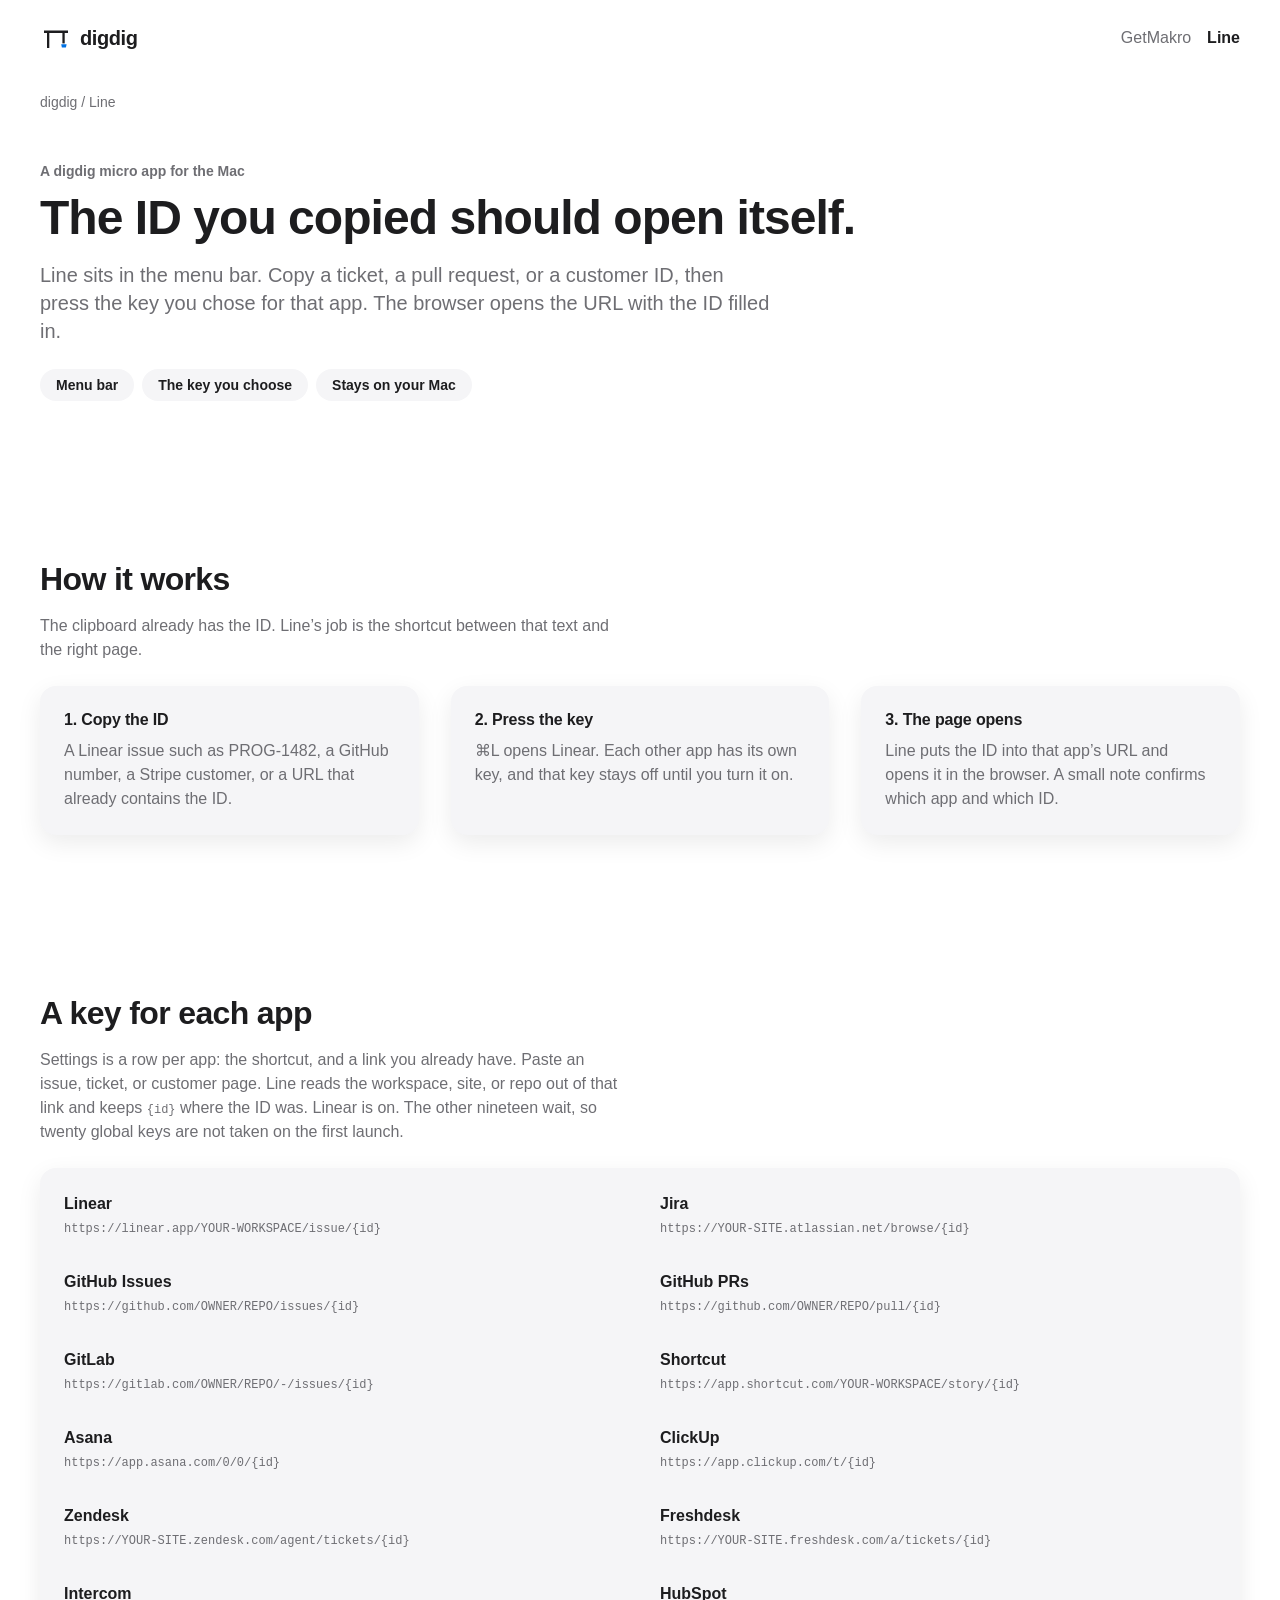
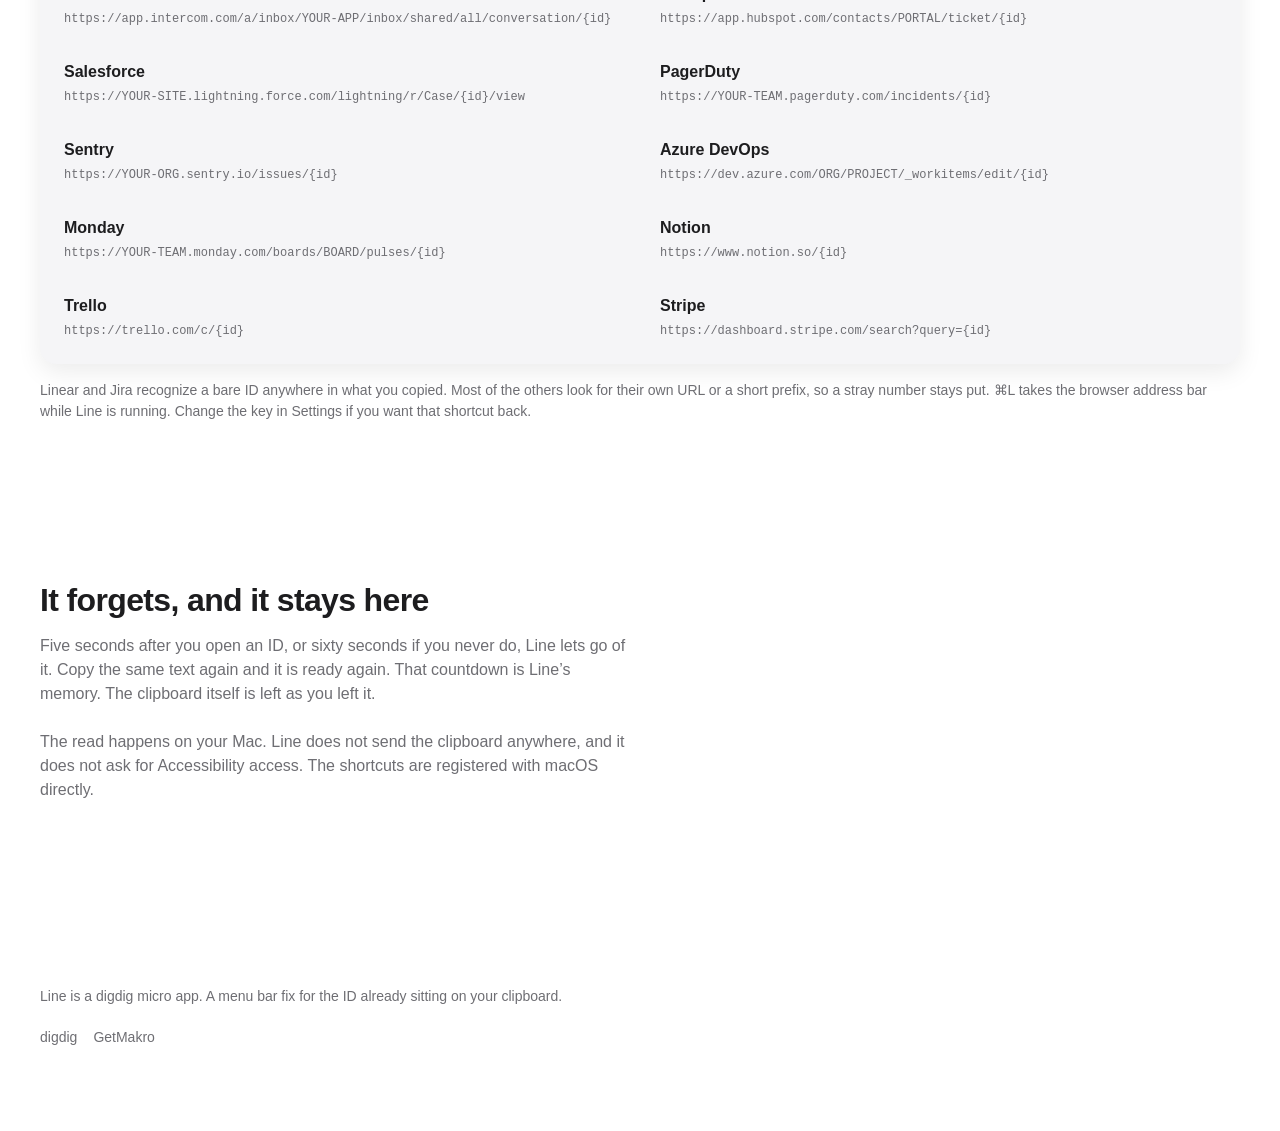
==== line/index.html @ e788fd4c "Add a Line page so the menu bar app sits beside GetMakro. Co-authored-by: Cursor <cursoragent@cursor" ====
<!DOCTYPE html>
<html lang="en">
<head>
  <meta charset="utf-8">
  <meta name="viewport" content="width=device-width, initial-scale=1">
  <title>Line — The ID you copied should open itself</title>
  <meta name="description" content="Line is a digdig micro app for the Mac. Copy an ID, press the key you set, and the browser opens that app’s URL with the ID filled in.">
  <meta name="theme-color" content="#ffffff" media="(prefers-color-scheme: light)">
  <meta name="theme-color" content="#000000" media="(prefers-color-scheme: dark)">
  <link rel="icon" href="../assets/favicon.svg" type="image/svg+xml">
  <link rel="stylesheet" href="../assets/css/site.css">
</head>
<body>
  <a class="skip" href="#content">Skip to content</a>
  <div class="wrap">
    <header class="site-header">
      <a class="brand" href="../">
        <svg class="mark" viewBox="0 0 32 32" aria-hidden="true">
          <path fill="currentColor" d="M4 8.5h24v2.4H4zM7 10.9h2.3V26H7z"/>
          <path fill="currentColor" d="M22.4 10.9H24.7V21.4h-2.3z"/>
          <path fill="var(--primary)" d="M21.2 22.2h5.4l-.7 3.3h-4z"/>
        </svg>
        <span>digdig</span>
      </a>
      <nav aria-label="Primary">
        <a href="../makro/">GetMakro</a>
        <a href="./" aria-current="page">Line</a>
      </nav>
    </header>

    <main id="content">
      <p class="crumbs"><a href="../">digdig</a> / Line</p>
      <section class="hero">
        <div>
          <p class="kicker">A digdig micro app for the Mac</p>
          <h1>The ID you copied should open itself.</h1>
          <p class="lede">Line sits in the menu bar. Copy a ticket, a pull request, or a customer ID, then press the key you chose for that app. The browser opens the URL with the ID filled in.</p>
          <div class="pills">
            <span class="pill">Menu bar</span>
            <span class="pill">The key you choose</span>
            <span class="pill">Stays on your Mac</span>
          </div>
        </div>
      </section>

      <section id="how">
        <h2>How it works</h2>
        <p class="section-copy">The clipboard already has the ID. Line’s job is the shortcut between that text and the right page.</p>
        <div class="steps">
          <article class="card">
            <strong>1. Copy the ID</strong>
            <p>A Linear issue such as PROG-1482, a GitHub number, a Stripe customer, or a URL that already contains the ID.</p>
          </article>
          <article class="card">
            <strong>2. Press the key</strong>
            <p>⌘L opens Linear. Each other app has its own key, and that key stays off until you turn it on.</p>
          </article>
          <article class="card">
            <strong>3. The page opens</strong>
            <p>Line puts the ID into that app’s URL and opens it in the browser. A small note confirms which app and which ID.</p>
          </article>
        </div>
      </section>

      <section>
        <h2>A key for each app</h2>
        <p class="section-copy">Settings is a row per app: the shortcut, and a link you already have. Paste an issue, ticket, or customer page. Line reads the workspace, site, or repo out of that link and keeps <span class="pattern">{id}</span> where the ID was. Linear is on. The other nineteen wait, so twenty global keys are not taken on the first launch.</p>
        <ul class="catalog">
          <li><strong>Linear</strong><span class="pattern">https://linear.app/YOUR-WORKSPACE/issue/{id}</span></li>
          <li><strong>Jira</strong><span class="pattern">https://YOUR-SITE.atlassian.net/browse/{id}</span></li>
          <li><strong>GitHub Issues</strong><span class="pattern">https://github.com/OWNER/REPO/issues/{id}</span></li>
          <li><strong>GitHub PRs</strong><span class="pattern">https://github.com/OWNER/REPO/pull/{id}</span></li>
          <li><strong>GitLab</strong><span class="pattern">https://gitlab.com/OWNER/REPO/-/issues/{id}</span></li>
          <li><strong>Shortcut</strong><span class="pattern">https://app.shortcut.com/YOUR-WORKSPACE/story/{id}</span></li>
          <li><strong>Asana</strong><span class="pattern">https://app.asana.com/0/0/{id}</span></li>
          <li><strong>ClickUp</strong><span class="pattern">https://app.clickup.com/t/{id}</span></li>
          <li><strong>Zendesk</strong><span class="pattern">https://YOUR-SITE.zendesk.com/agent/tickets/{id}</span></li>
          <li><strong>Freshdesk</strong><span class="pattern">https://YOUR-SITE.freshdesk.com/a/tickets/{id}</span></li>
          <li><strong>Intercom</strong><span class="pattern">https://app.intercom.com/a/inbox/YOUR-APP/inbox/shared/all/conversation/{id}</span></li>
          <li><strong>HubSpot</strong><span class="pattern">https://app.hubspot.com/contacts/PORTAL/ticket/{id}</span></li>
          <li><strong>Salesforce</strong><span class="pattern">https://YOUR-SITE.lightning.force.com/lightning/r/Case/{id}/view</span></li>
          <li><strong>PagerDuty</strong><span class="pattern">https://YOUR-TEAM.pagerduty.com/incidents/{id}</span></li>
          <li><strong>Sentry</strong><span class="pattern">https://YOUR-ORG.sentry.io/issues/{id}</span></li>
          <li><strong>Azure DevOps</strong><span class="pattern">https://dev.azure.com/ORG/PROJECT/_workitems/edit/{id}</span></li>
          <li><strong>Monday</strong><span class="pattern">https://YOUR-TEAM.monday.com/boards/BOARD/pulses/{id}</span></li>
          <li><strong>Notion</strong><span class="pattern">https://www.notion.so/{id}</span></li>
          <li><strong>Trello</strong><span class="pattern">https://trello.com/c/{id}</span></li>
          <li><strong>Stripe</strong><span class="pattern">https://dashboard.stripe.com/search?query={id}</span></li>
        </ul>
        <p class="fine">Linear and Jira recognize a bare ID anywhere in what you copied. Most of the others look for their own URL or a short prefix, so a stray number stays put. ⌘L takes the browser address bar while Line is running. Change the key in Settings if you want that shortcut back.</p>
      </section>

      <section>
        <h2>It forgets, and it stays here</h2>
        <p class="section-copy">Five seconds after you open an ID, or sixty seconds if you never do, Line lets go of it. Copy the same text again and it is ready again. That countdown is Line’s memory. The clipboard itself is left as you left it.</p>
        <p class="section-copy">The read happens on your Mac. Line does not send the clipboard anywhere, and it does not ask for Accessibility access. The shortcuts are registered with macOS directly.</p>
      </section>
    </main>

    <footer class="site-footer">
      <p>Line is a digdig micro app. A menu bar fix for the ID already sitting on your clipboard.</p>
      <p class="footer-links">
        <a href="../">digdig</a>
        <a href="../makro/">GetMakro</a>
      </p>
    </footer>
  </div>
</body>
</html>
---- assets/css/site.css ----
:root {
  color-scheme: light;
  --bg: #ffffff;
  --surface: #f5f5f7;
  --text: #1d1d1f;
  --text-secondary: #6e6e73;
  --primary: #0071e3;
  --primary-hover: #0066cc;
  --primary-active: #005bb5;
  --on-primary: #ffffff;
  --shadow: 0 8px 24px rgba(0, 0, 0, 0.08);
  --focus: #0071e3;
  --font: -apple-system, BlinkMacSystemFont, "SF Pro Text", "Segoe UI", sans-serif;
  --wrap: 1200px;
  --radius-sm: 8px;
  --radius-md: 16px;
  --radius-pill: 999px;
  --space-1: 4px;
  --space-2: 8px;
  --space-3: 16px;
  --space-4: 24px;
  --space-5: 32px;
  --space-6: 40px;
  --space-7: 48px;
  --space-8: 64px;
  --space-9: 80px;
  --space-10: 96px;
}

@media (prefers-color-scheme: dark) {
  :root {
    color-scheme: dark;
    --bg: #000000;
    --surface: #1c1c1e;
    --text: #f5f5f7;
    --text-secondary: #a1a1a6;
    --primary: #0071e3;
    --primary-hover: #0066cc;
    --primary-active: #0066cc;
    --on-primary: #ffffff;
    --shadow: 0 8px 24px rgba(0, 0, 0, 0.45);
    --focus: #409cff;
  }
}

* { box-sizing: border-box; }

html { scroll-behavior: smooth; }

body {
  margin: 0;
  background: var(--bg);
  color: var(--text);
  font-family: var(--font);
  font-size: 16px;
  font-weight: 400;
  line-height: 1.5;
}

img { max-width: 100%; height: auto; }

a { color: var(--primary); }

p { margin: 0 0 var(--space-3); }

.skip {
  position: absolute;
  left: var(--space-3);
  top: -48px;
  background: var(--text);
  color: var(--bg);
  padding: var(--space-2) var(--space-3);
  border-radius: var(--radius-sm);
  text-decoration: none;
  z-index: 2;
}

.skip:focus { top: var(--space-3); }

.wrap {
  width: min(var(--wrap), calc(100% - 32px));
  margin: 0 auto;
}

.site-header {
  display: flex;
  flex-wrap: wrap;
  align-items: center;
  justify-content: space-between;
  gap: var(--space-2) var(--space-4);
  padding: var(--space-3) 0;
}

.brand {
  display: inline-flex;
  align-items: center;
  gap: var(--space-2);
  min-height: 44px;
  color: var(--text);
  text-decoration: none;
  font-size: 20px;
  font-weight: 600;
  letter-spacing: -0.02em;
}

.mark { width: 32px; height: 32px; display: block; }

nav {
  display: flex;
  flex-wrap: wrap;
  gap: var(--space-1) var(--space-3);
}

nav a {
  display: inline-flex;
  align-items: center;
  min-height: 44px;
  color: var(--text-secondary);
  text-decoration: none;
  font-size: 16px;
  font-weight: 400;
}

nav a:hover,
nav a[aria-current="page"] {
  color: var(--text);
}

nav a[aria-current="page"] { font-weight: 600; }

.hero,
.idea,
.app-band,
.feature,
.steps,
.prices {
  display: grid;
  gap: var(--space-5);
}

.hero { align-items: start; padding-top: var(--space-4); }

h1, h2, h3 {
  margin: 0 0 var(--space-3);
  font-weight: 700;
  letter-spacing: -0.02em;
  line-height: 1.15;
  overflow-wrap: break-word;
}

h1 { font-size: 32px; }

h2 { font-size: 24px; }

h3 { font-size: 24px; }

.kicker {
  margin: 0 0 var(--space-2);
  color: var(--text-secondary);
  font-size: 14px;
  font-weight: 600;
}

.lede,
.section-copy,
.feature p,
.app-band p,
.card p,
.fine,
.crumbs,
.updated,
.site-footer {
  color: var(--text-secondary);
}

.lede {
  margin: 0;
  max-width: 66ch;
  font-size: 20px;
  line-height: 1.4;
}

.section-copy {
  margin: 0 0 var(--space-4);
  max-width: 66ch;
  font-size: 16px;
}

section { padding: var(--space-7) 0; }

.idea p { max-width: 66ch; }

.actions {
  display: flex;
  flex-wrap: wrap;
  align-items: center;
  gap: var(--space-2) var(--space-3);
  margin-top: var(--space-4);
}

.pills {
  display: flex;
  flex-wrap: wrap;
  gap: var(--space-2);
  margin-top: var(--space-4);
}

.pill,
.badge {
  display: inline-flex;
  align-items: center;
  min-height: 32px;
  padding: var(--space-1) var(--space-3);
  border-radius: var(--radius-pill);
  background: var(--surface);
  color: var(--text);
  font-size: 14px;
  font-weight: 600;
}

.badge {
  min-height: 24px;
  margin-left: var(--space-2);
  padding: 0 var(--space-2);
  background: var(--bg);
  font-size: 12px;
  vertical-align: 2px;
}

.button,
.text-link {
  display: inline-flex;
  align-items: center;
  justify-content: center;
  min-height: 44px;
  padding: var(--space-2) var(--space-3);
  border-radius: var(--radius-pill);
  font-size: 16px;
  font-weight: 600;
  text-decoration: none;
  transition: background-color 200ms ease-out, color 200ms ease-out;
}

.button {
  background: var(--primary);
  color: var(--on-primary);
}

.button:hover { background: var(--primary-hover); }

.button:active { background: var(--primary-active); }

.text-link {
  padding-left: var(--space-2);
  padding-right: var(--space-2);
  color: var(--primary);
  background: transparent;
}

.text-link:hover { background: var(--surface); }

.gif-frame,
.card,
.app-band,
.phone {
  background: var(--surface);
  border-radius: var(--radius-md);
  box-shadow: var(--shadow);
}

.gif-frame { padding: var(--space-3); }

.gif-frame img,
.phone img {
  display: block;
  width: 100%;
  border-radius: var(--radius-md);
}

.gif-frame figcaption {
  margin: var(--space-3) var(--space-1) var(--space-1);
  color: var(--text-secondary);
  font-size: 14px;
}

.card { padding: var(--space-4); }

.card strong,
.card h3 {
  display: block;
  margin: 0 0 var(--space-2);
  font-size: 16px;
  font-weight: 600;
  letter-spacing: -0.01em;
  line-height: 1.3;
}

.card p { margin: 0; font-size: 16px; }

.amount {
  margin: var(--space-3) 0 var(--space-1);
  font-size: 32px;
  font-weight: 700;
  letter-spacing: -0.02em;
  line-height: 1;
  color: var(--text);
}

.amount span {
  font-size: 16px;
  font-weight: 600;
  letter-spacing: 0;
}

.phone {
  width: min(280px, 100%);
  margin: 0 auto;
  padding: var(--space-2);
  overflow: hidden;
}

.features {
  display: grid;
  gap: var(--space-8);
}

.app-band { padding: var(--space-4); align-items: center; }

.app-band p { margin: 0; font-size: 16px; }

.fine { margin: var(--space-3) 0 0; font-size: 14px; }

.pattern {
  font-family: ui-monospace, "SF Mono", Menlo, monospace;
  font-size: 12px;
  overflow-wrap: anywhere;
}

.catalog {
  display: grid;
  list-style: none;
  margin: 0;
  padding: var(--space-2) var(--space-4);
  background: var(--surface);
  border-radius: var(--radius-md);
  box-shadow: var(--shadow);
}

.catalog li {
  display: grid;
  gap: var(--space-1);
  padding: var(--space-3) 0;
}

.catalog strong {
  font-size: 16px;
  font-weight: 600;
}

.catalog .pattern { color: var(--text-secondary); }

.fine li { margin: 0 0 var(--space-2); }

.plain-list { margin: var(--space-3) 0 0; padding-left: var(--space-4); }

.crumbs { margin: var(--space-3) 0 0; font-size: 14px; }

.crumbs a { color: var(--text-secondary); text-decoration: none; }

.crumbs a:hover { color: var(--text); }

.legal { max-width: 68ch; }

.legal h2 { margin-top: var(--space-7); }

.legal ul,
.legal ol { margin: 0 0 var(--space-3); padding-left: var(--space-4); }

.legal li { margin: 0 0 var(--space-2); }

.legal a { font-weight: 600; }

.updated { margin: 0 0 var(--space-3); font-size: 14px; }

.site-footer {
  margin-top: var(--space-7);
  padding: var(--space-5) 0 var(--space-8);
  font-size: 14px;
}

.site-footer p { margin: 0 0 var(--space-2); }

.footer-links {
  display: flex;
  flex-wrap: wrap;
  gap: var(--space-2) var(--space-3);
}

.footer-links a {
  display: inline-flex;
  align-items: center;
  min-height: 44px;
  color: var(--text-secondary);
  text-decoration: none;
}

.footer-links a:hover { color: var(--text); }

.hero > *,
.idea > *,
.app-band > *,
.feature > * {
  min-width: 0;
}

:focus-visible {
  outline: 2px solid var(--focus);
  outline-offset: 3px;
}

@media (min-width: 768px) {
  .wrap { width: min(var(--wrap), calc(100% - 48px)); }

  h1 { font-size: 48px; }

  h2 { font-size: 32px; }

  .amount { font-size: 48px; }

  section { padding: var(--space-9) 0; }

  .hero {
    grid-template-columns: 1.1fr 0.9fr;
    align-items: end;
    gap: var(--space-8);
    padding-top: var(--space-7);
  }

  .hero:not(:has(.phone)) { grid-template-columns: 1fr; }

  .idea { grid-template-columns: 0.8fr 1.2fr; gap: var(--space-8); }

  .app-band {
    grid-template-columns: 0.7fr 1.3fr;
    gap: var(--space-8);
    padding: var(--space-6);
  }

  .app-band:not(:has(.phone)) { grid-template-columns: 1fr; }

  .catalog { grid-template-columns: 1fr 1fr; column-gap: var(--space-6); }

  .feature {
    grid-template-columns: 0.8fr 1.2fr;
    gap: var(--space-8);
    align-items: center;
  }

  .feature.reverse { grid-template-columns: 1.2fr 0.8fr; }

  .feature.reverse .phone { order: 2; }

  .steps { grid-template-columns: repeat(3, 1fr); }

  .phone { margin: 0 auto; }
}

@media (min-width: 1024px) {
  .prices { grid-template-columns: 1fr 1fr; max-width: 760px; }
}

@media (prefers-reduced-motion: reduce) {
  html { scroll-behavior: auto; }

  *,
  *::before,
  *::after {
    transition-duration: 0.01ms !important;
  }
}
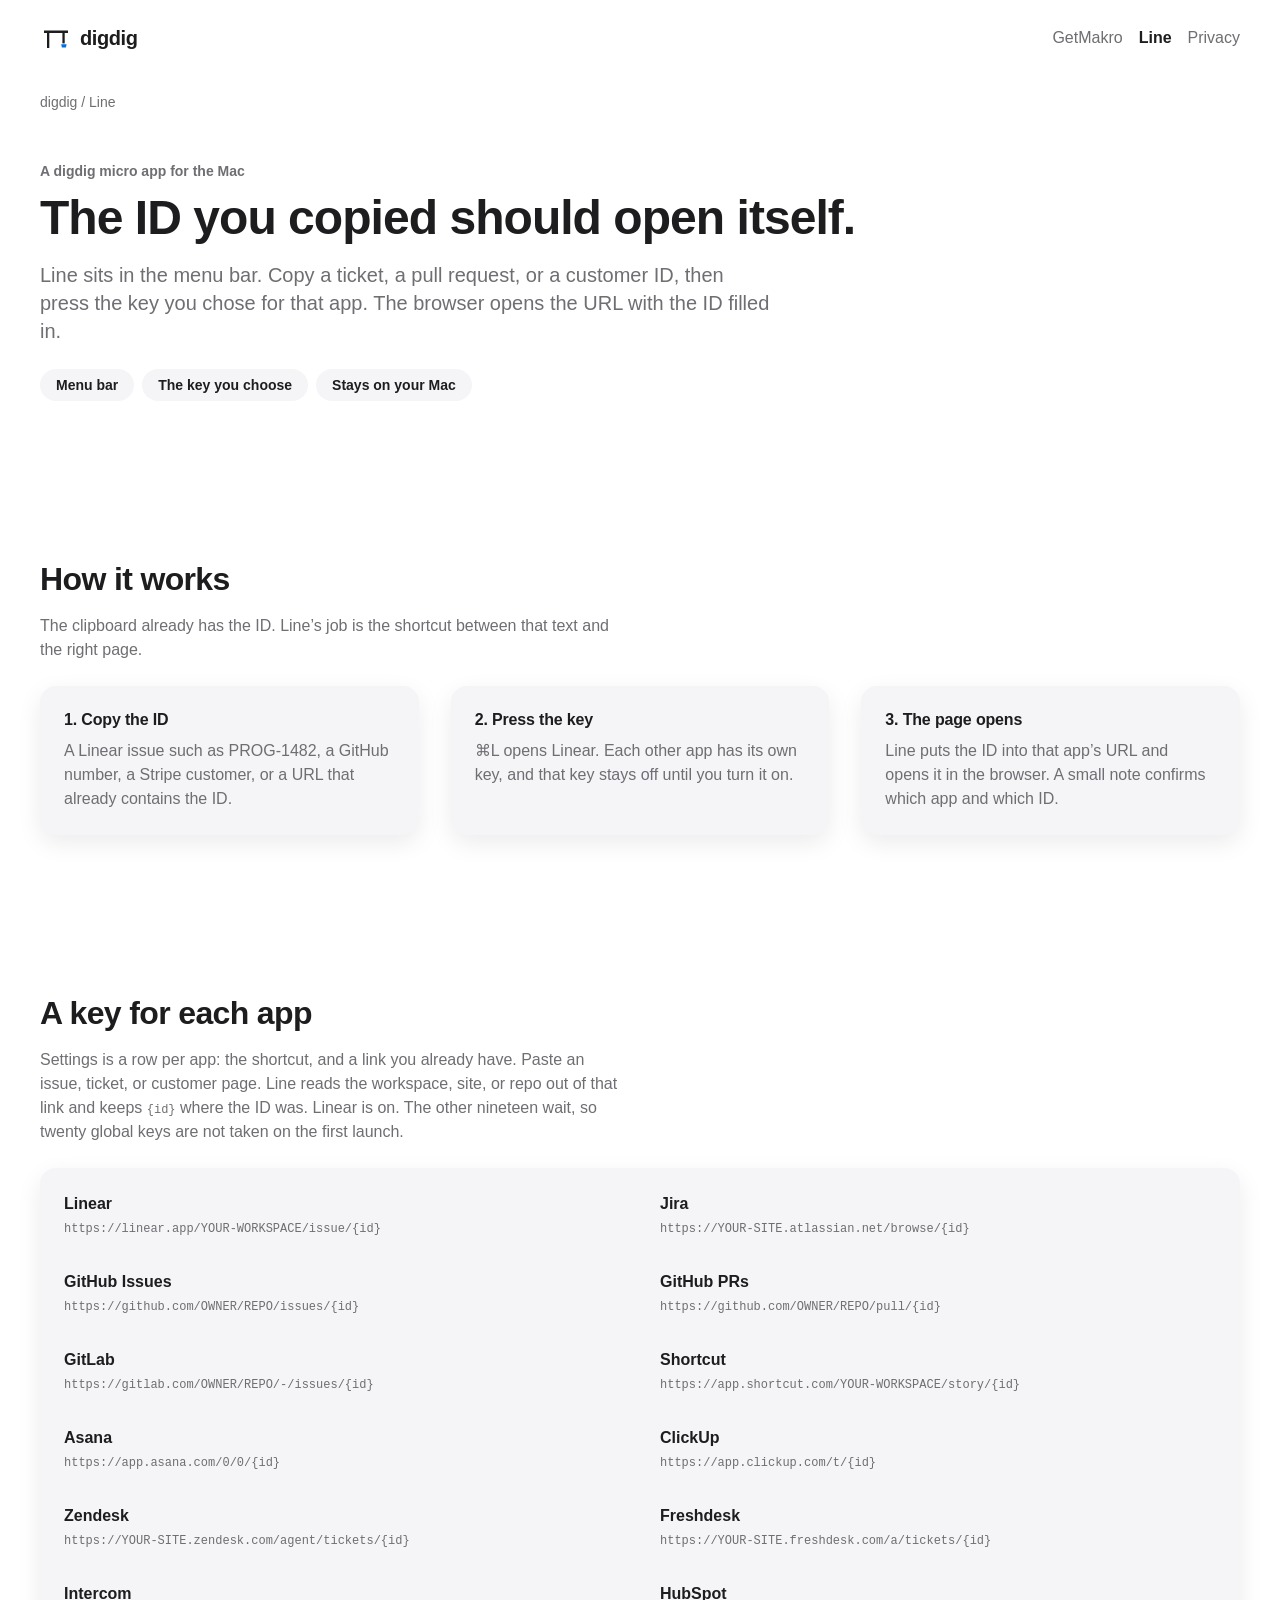
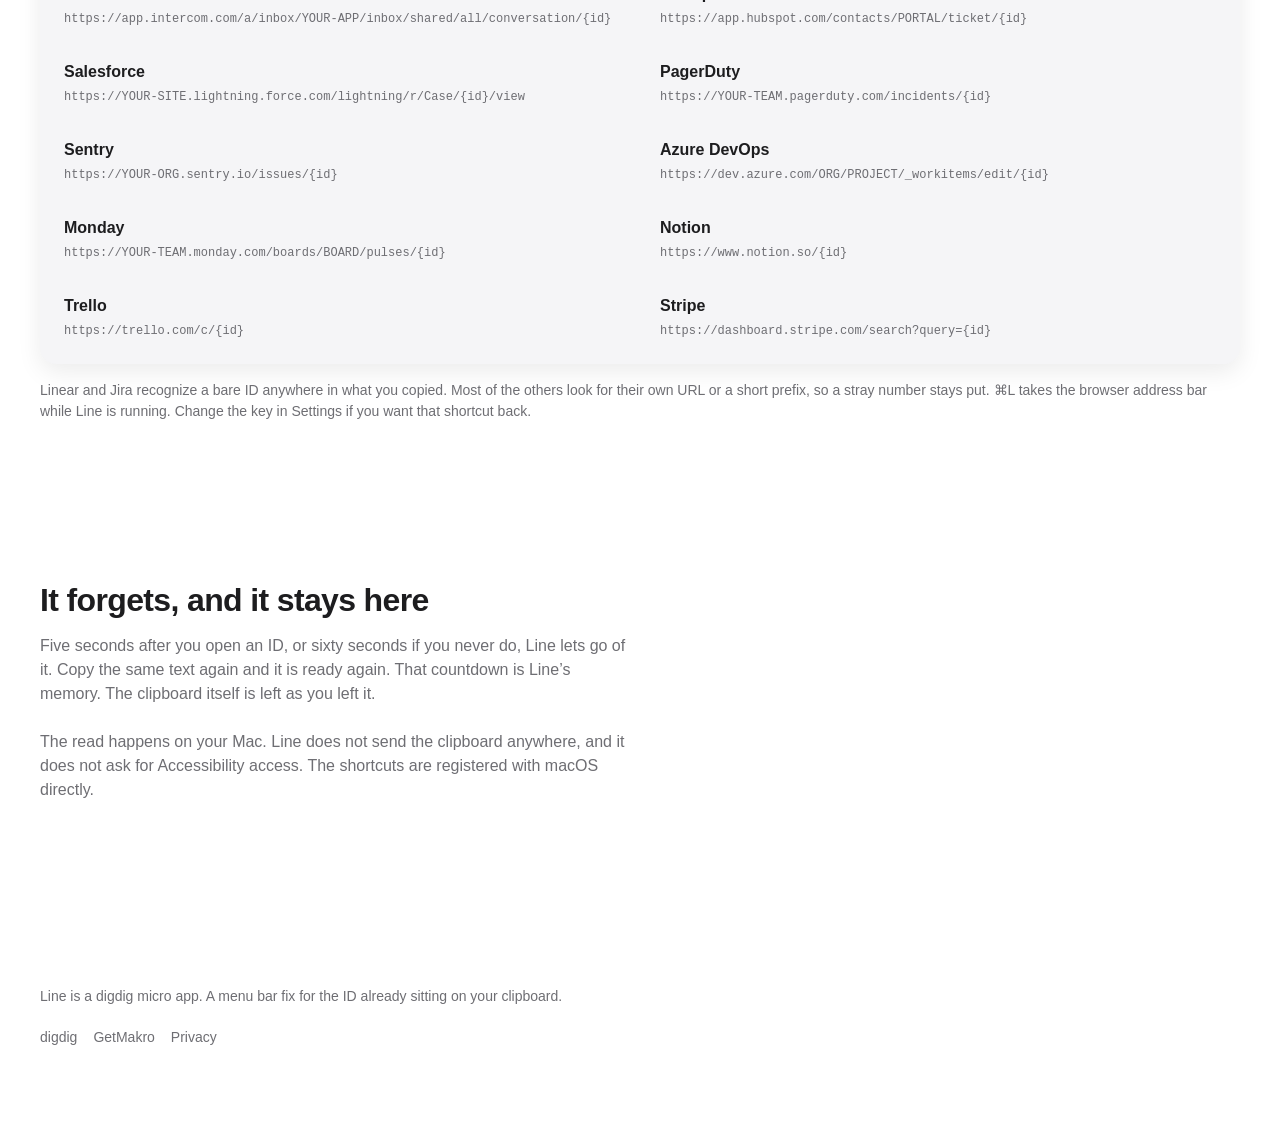
==== commit 434756a9: "Add a Line privacy policy so the Mac App Store listing has a public URL. Co-authored-by: Cursor <cur" ====
--- a/line/index.html
+++ b/line/index.html
@@ -25,6 +25,7 @@
       <nav aria-label="Primary">
         <a href="../makro/">GetMakro</a>
         <a href="./" aria-current="page">Line</a>
+        <a href="privacy/">Privacy</a>
       </nav>
     </header>
 
@@ -102,6 +103,7 @@
       <p class="footer-links">
         <a href="../">digdig</a>
         <a href="../makro/">GetMakro</a>
+        <a href="privacy/">Privacy</a>
       </p>
     </footer>
   </div>
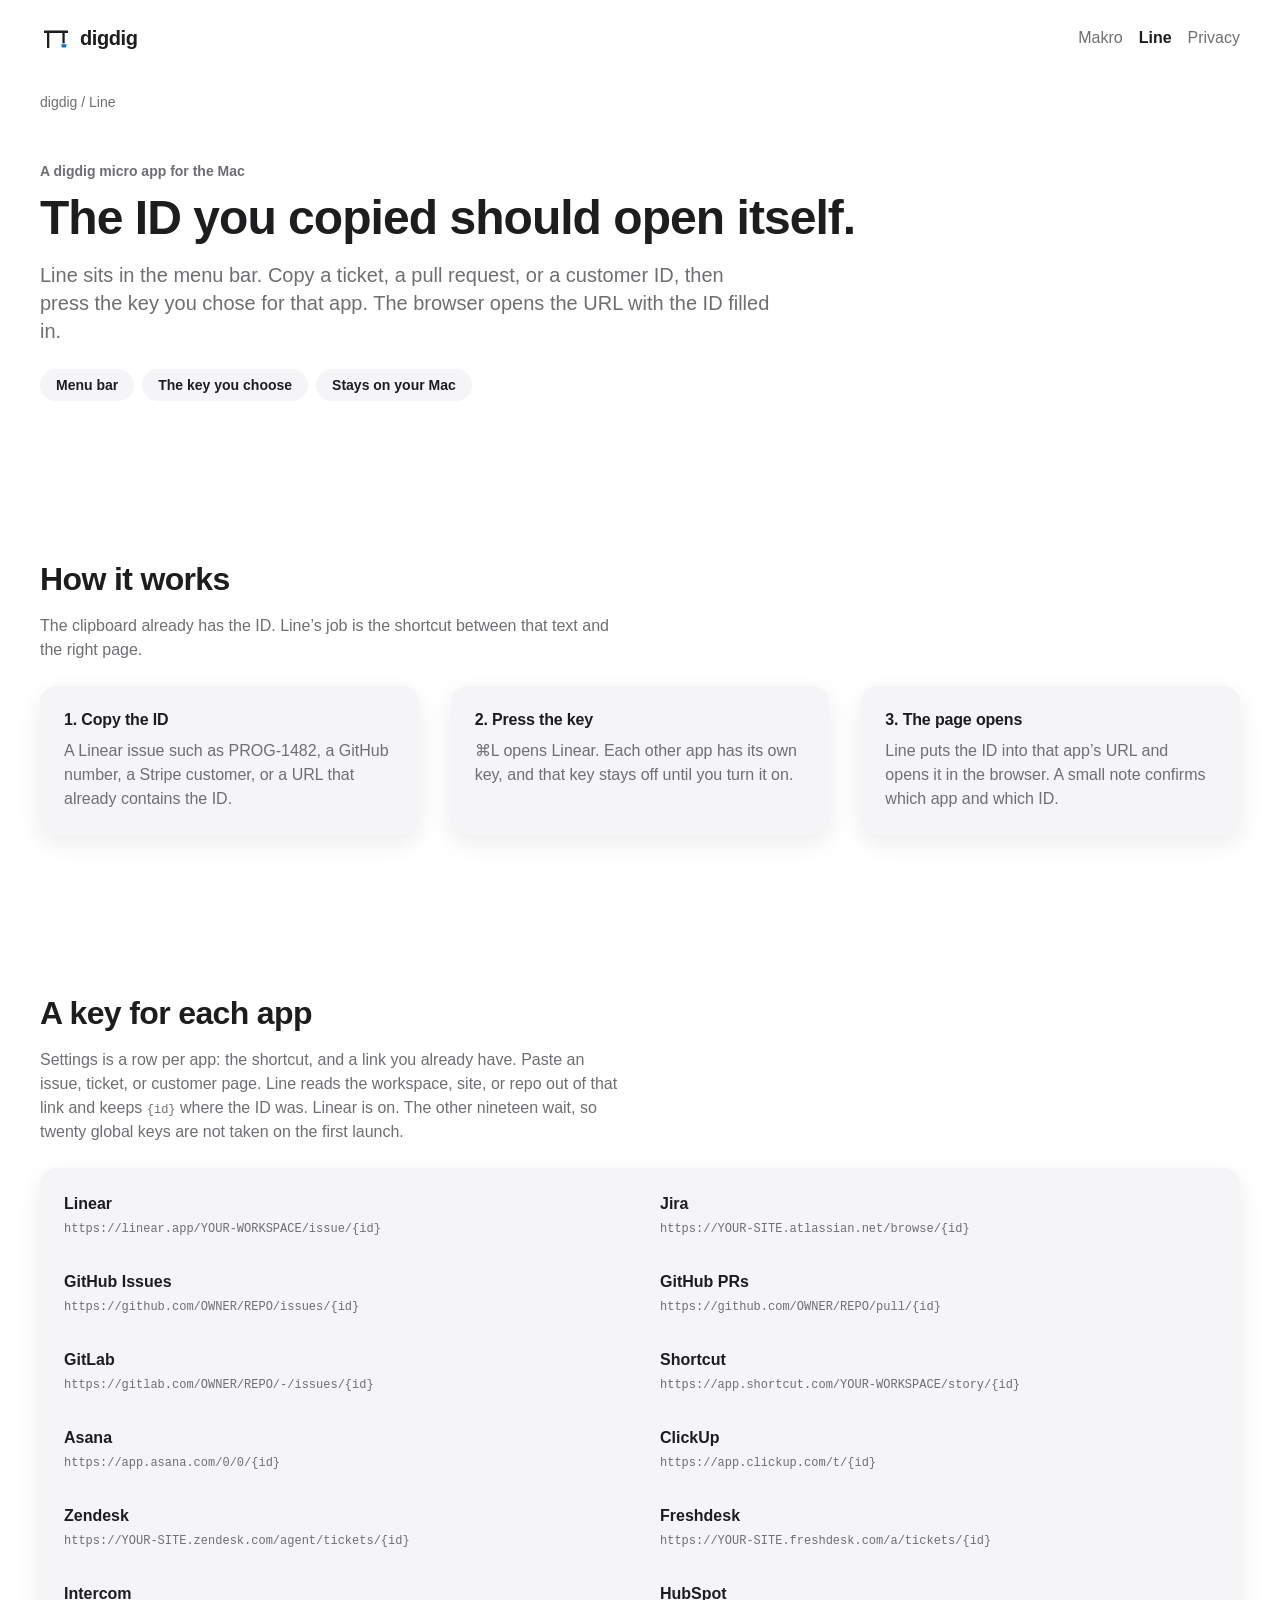
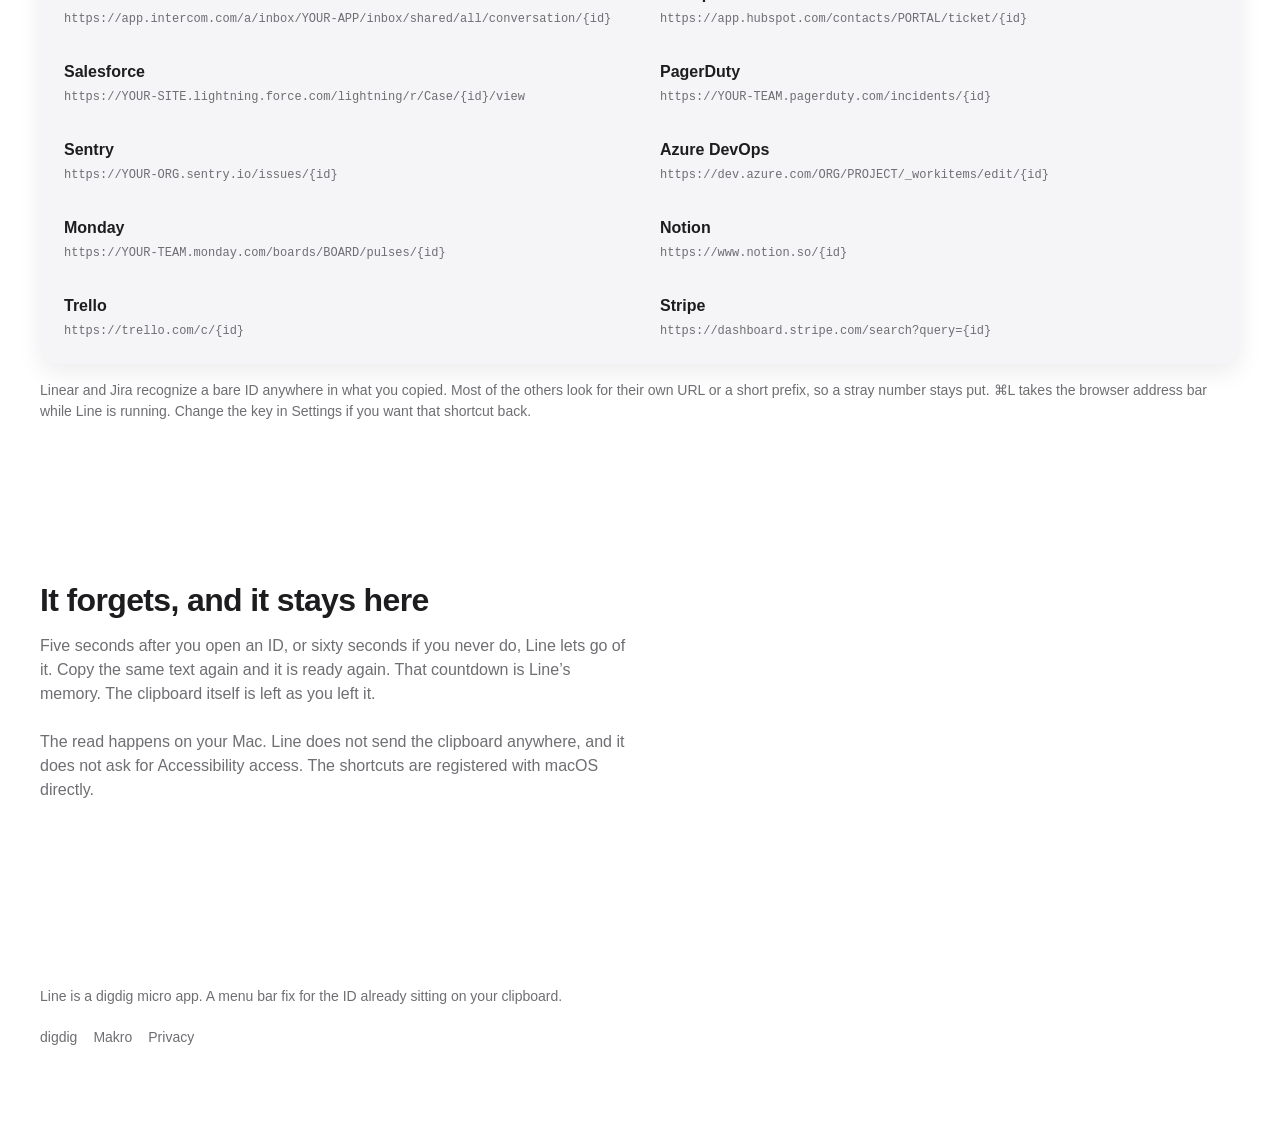
==== commit 47315f07: "Call the food log Makro in the site text. Co-authored-by: Cursor <cursoragent@cursor.com>" ====
--- a/line/index.html
+++ b/line/index.html
@@ -23,7 +23,7 @@
         <span>digdig</span>
       </a>
       <nav aria-label="Primary">
-        <a href="../makro/">GetMakro</a>
+        <a href="../makro/">Makro</a>
         <a href="./" aria-current="page">Line</a>
         <a href="privacy/">Privacy</a>
       </nav>
@@ -102,7 +102,7 @@
       <p>Line is a digdig micro app. A menu bar fix for the ID already sitting on your clipboard.</p>
       <p class="footer-links">
         <a href="../">digdig</a>
-        <a href="../makro/">GetMakro</a>
+        <a href="../makro/">Makro</a>
         <a href="privacy/">Privacy</a>
       </p>
     </footer>
--- a/assets/css/site.css
+++ b/assets/css/site.css
@@ -319,6 +319,56 @@
   overflow: hidden;
 }
 
+.tablist {
+  display: inline-flex;
+  gap: 4px;
+  margin-top: var(--space-5);
+  padding: 4px;
+  background: var(--surface);
+  border-radius: var(--radius-pill);
+}
+
+.tab {
+  display: inline-flex;
+  align-items: center;
+  justify-content: center;
+  min-height: 36px;
+  min-width: 88px;
+  padding: 0 var(--space-4);
+  border: 0;
+  border-radius: var(--radius-pill);
+  background: transparent;
+  color: var(--text-secondary);
+  font-family: inherit;
+  font-size: 16px;
+  font-weight: 600;
+  cursor: pointer;
+}
+
+.tab[aria-selected="true"] {
+  background: var(--bg);
+  color: var(--text);
+  box-shadow: var(--shadow);
+}
+
+.app-band[hidden] { display: none; }
+
+.app-mark {
+  display: flex;
+  align-items: center;
+  justify-content: center;
+  width: min(280px, 100%);
+  margin: 0 auto;
+  background: transparent;
+  box-shadow: none;
+}
+
+.app-mark img {
+  width: 180px;
+  height: 180px;
+  border-radius: 22%;
+}
+
 .features {
   display: grid;
   gap: var(--space-8);
@@ -446,7 +496,7 @@
     padding: var(--space-6);
   }
 
-  .app-band:not(:has(.phone)) { grid-template-columns: 1fr; }
+  .app-band:not(:has(.phone, .app-mark)) { grid-template-columns: 1fr; }
 
   .catalog { grid-template-columns: 1fr 1fr; column-gap: var(--space-6); }
 
